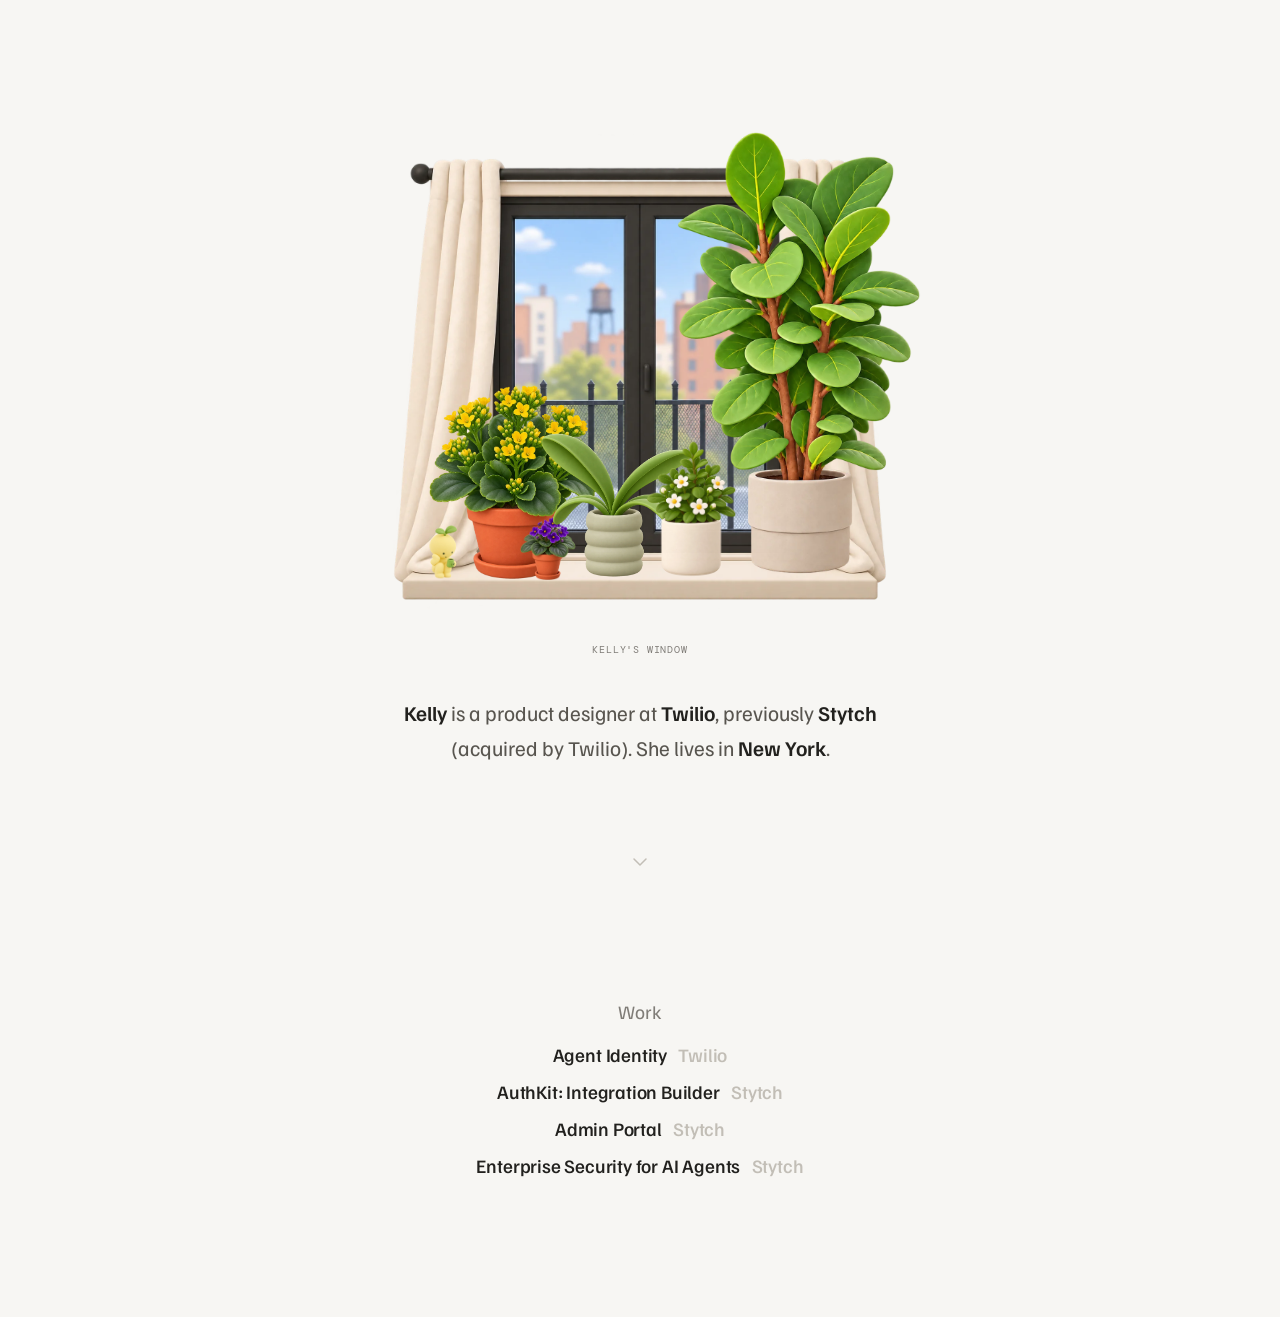
==== index.html @ 2764d215 "Add click-a-plant gallery carousel Clicking any plant on the windowsill now opens a full-screen caro" ====
<!DOCTYPE html>
<html lang="en">
<head>
<meta charset="UTF-8">
<meta name="viewport" content="width=device-width, initial-scale=1.0">
<title>Kelly Lim — Product Designer</title>
<link rel="icon" href="data:image/svg+xml,<svg xmlns='http://www.w3.org/2000/svg' viewBox='0 0 100 100'><text y='.9em' font-size='90'>%F0%9F%AA%B4</text></svg>">
<meta name="description" content="Kelly Lim is a product designer at Twilio, previously Stytch (acquired by Twilio), focused on identity, trust, and consent design.">
<link rel="preconnect" href="https://fonts.googleapis.com">
<link rel="preconnect" href="https://fonts.gstatic.com" crossorigin>
<link href="https://fonts.googleapis.com/css2?family=Familjen+Grotesk:ital,wght@0,400;0,500;0,600;0,700;1,400&family=DM+Mono:wght@400;500&display=swap" rel="stylesheet">
<link rel="stylesheet" href="assets/css/site.css">
<script src="assets/js/daynight.js" defer></script>
<script src="assets/js/weather.js" defer></script>
<script src="assets/js/plants.js" defer></script>
</head>
<body>

  <section class="hero hero-full">
    <div class="hero-figure">
      <div class="hero-image-wrap">
        <img
          id="heroIllustration"
          class="hero-illustration"
          src="assets/illustration/windowsill-clear.webp?v=4"
          alt="Kelly's windowsill, empty of plants — they're layered on separately"
        >
        <img class="plant-lift-layer plant-decor" id="plantLiftSmiski" src="assets/illustration/smiski.webp" alt="" aria-hidden="true">
        <img class="plant-lift-layer" id="plantLiftYellowKalanchoe" src="assets/illustration/plant-yellow-kalanchoe-clear.webp?v=3" alt="" aria-hidden="true">
        <img class="plant-lift-layer" id="plantLiftViolet" src="assets/illustration/plant-violet-clear.webp?v=3" alt="" aria-hidden="true">
        <img class="plant-lift-layer" id="plantLiftOrchid" src="assets/illustration/plant-orchid-clear.webp?v=3" alt="" aria-hidden="true">
        <img class="plant-lift-layer" id="plantLiftKalanchoe" src="assets/illustration/plant-kalanchoe-clear.webp?v=3" alt="" aria-hidden="true">
        <img
          class="plant-lift-layer"
          id="plantLiftFiddleFig"
          src="assets/illustration/plant-fiddle-fig-clear.webp?v=3"
          alt=""
          aria-hidden="true"
        >
        <button class="plant-hotspot" id="plantHotspotYellowKalanchoe" type="button" aria-label="See the yellow kalanchoe"></button>
        <button class="plant-hotspot" id="plantHotspotViolet" type="button" aria-label="See the African violet"></button>
        <button class="plant-hotspot" id="plantHotspotOrchid" type="button" aria-label="See the orchid"></button>
        <button class="plant-hotspot" id="plantHotspotKalanchoe" type="button" aria-label="See the kalanchoe"></button>
        <button
          class="plant-hotspot"
          id="plantHotspotFiddleFig"
          type="button"
          aria-label="See the fiddle-leaf fig"
        ></button>
        <div class="plant-info" id="plantInfo" hidden>
          <div class="plant-info-header">
            <p class="plant-info-name" id="plantInfoName">Fiddle-leaf fig</p>
            <p class="plant-info-detail">Last watered: <span id="plantInfoWatered">3 days ago</span></p>
          </div>
          <p class="plant-info-detail">Needs: <span id="plantInfoNeeds">bright, indirect light; water when the top inch of soil is dry</span></p>
          <button class="plant-info-back" id="plantInfoBack" type="button">← Back to Kelly's window</button>
        </div>
        <button class="gallery-back" id="galleryBack" type="button" hidden>Back</button>
      </div>
      <p class="hero-caption" id="heroCaption">Kelly's window</p>
    </div>
    <div class="hero-copy" id="heroCopy">
      <p class="hero-blurb">
        <strong>Kelly</strong> is a product designer at <a href="https://twilio.com" target="_blank" rel="noopener noreferrer"><strong>Twilio</strong></a>,
        previously <a href="https://stytch.com" target="_blank" rel="noopener noreferrer"><strong>Stytch</strong></a> (acquired by Twilio).
        She lives in <strong>New York</strong><span id="weatherClause">.</span>
      </p>
    </div>
    <a class="scroll-indicator" href="#work" aria-label="Scroll to work">
      <svg width="20" height="20" viewBox="0 0 20 20" fill="none" aria-hidden="true">
        <path d="M4 7L10 13L16 7" stroke="currentColor" stroke-width="1.5" stroke-linecap="round" stroke-linejoin="round"/>
      </svg>
    </a>
  </section>

  <section class="home-work" id="work">
    <h2 class="home-work-heading">Work</h2>
    <div class="home-work-list">
      <a class="home-work-link" href="agent-identity/case-study/">Agent Identity <span class="home-work-company">Twilio</span></a>
      <a class="home-work-link" href="stytch-sdk-integration-builder/case-study/">AuthKit: Integration Builder <span class="home-work-company">Stytch</span></a>
      <a class="home-work-link" href="https://stytch.com/admin-portal" target="_blank" rel="noopener noreferrer">Admin Portal <span class="home-work-company">Stytch</span></a>
      <a class="home-work-link" href="https://stytch.com/ai-agent-ready" target="_blank" rel="noopener noreferrer">Enterprise Security for AI Agents <span class="home-work-company">Stytch</span></a>
    </div>
  </section>

  <!-- temporary — testing aids, remove once signed off. Hidden from
       regular viewers; add ?debug=1 to the URL to reveal them. Each
       cycles through its options on click. See daynight.js / weather.js. -->
  <button id="dayNightToggle" class="debug-toggle daynight-toggle" type="button" hidden>Time: Day (click to cycle)</button>
  <button id="weatherToggle" class="debug-toggle weather-toggle" type="button" hidden>Weather: Clear (click to cycle)</button>

</body>
</html>
---- assets/css/site.css ----
/* Kelly Lim — Portfolio (2026 structure)
   Shared styles for the landing page and Work index.
   Palette, type, and spacing per design handoff (design_handoff_landing_page). */

:root {
  --bg: #F7F6F3;
  --surface: #EEEDE9;
  --surface-stripe: #E5E3DE;
  --hairline: #E0DEDA;
  --muted: #807D78;
  --faint: #C2BEB6;
  --secondary: #58554F;
  --body-dark: #37352F;
  --ink: #22211E;
  --ink-accent: #DA5433;
  --brand: #B93521;
  --cream: #F4F3EF;
  --muted-on-ink: #97948E;

  --font-display: 'Familjen Grotesk', Helvetica, Arial, sans-serif;
  --font-mono: 'DM Mono', ui-monospace, SFMono-Regular, monospace;

  --page-padding: 56px;
}

@media (max-width: 640px) {
  :root { --page-padding: 24px; }
}

* { box-sizing: border-box; }

html { background: var(--bg); scroll-behavior: smooth; }

body {
  margin: 0;
  background: var(--bg);
  color: var(--ink);
  font-family: var(--font-display);
  -webkit-font-smoothing: antialiased;
}

a { color: inherit; text-decoration: none; }

.mono {
  font-family: var(--font-mono);
  text-transform: uppercase;
  letter-spacing: 0.1em;
}

/* ---- Nav ---- */

.nav {
  display: flex;
  justify-content: space-between;
  align-items: center;
  padding: 24px var(--page-padding);
  border-bottom: 1px solid var(--hairline);
}

.nav-wordmark {
  font-weight: 600;
  font-size: 16px;
  letter-spacing: -0.025em;
  color: var(--ink);
}

.nav-links {
  display: flex;
  align-items: center;
  gap: 24px;
}

.nav-link {
  font-family: var(--font-mono);
  font-size: 11px;
  letter-spacing: 0.1em;
  text-transform: uppercase;
  color: var(--muted);
  border-bottom: 1px solid transparent;
  padding-bottom: 2px;
}

.nav-link:hover { color: var(--ink); }
.nav-link.active { color: var(--brand); }

.btn-pill {
  font-family: var(--font-mono);
  font-size: 11px;
  letter-spacing: 0.1em;
  text-transform: uppercase;
  color: var(--ink);
  border: 1px solid var(--ink);
  border-radius: 2px;
  padding: 11px 22px;
  transition: background-color 0.15s ease, color 0.15s ease;
}

.btn-pill:hover {
  background: var(--ink);
  color: var(--bg);
}

/* ---- Landing hero ---- */

.hero {
  display: flex;
  flex-direction: column;
  align-items: center;
  text-align: center;
  padding: 96px var(--page-padding) 120px;
  gap: 40px;
}

.hero-full {
  position: relative;
  min-height: 100vh;
  min-height: 100svh;
  justify-content: center;
  padding-top: var(--page-padding);
  padding-bottom: var(--page-padding);
  box-sizing: border-box;
}

/* points at #work — anchored to .hero-full itself (not the flex flow),
   so it always sits at the section's own bottom edge regardless of how
   tall the hero content above it is */
.scroll-indicator {
  position: absolute;
  left: 50%;
  bottom: 28px;
  transform: translateX(-50%);
  display: flex;
  color: var(--faint);
  animation: scroll-indicator-bounce 2.2s ease-in-out infinite;
}

.scroll-indicator:hover {
  color: var(--muted);
}

@keyframes scroll-indicator-bounce {
  0%, 100% { transform: translateX(-50%) translateY(0); }
  50% { transform: translateX(-50%) translateY(5px); }
}

@media (prefers-reduced-motion: reduce) {
  .scroll-indicator { animation: none; }
}

/* groups the illustration + its caption at their own tight 10px gap,
   independent of .hero's own 40px gap (which now applies between this
   whole group and .hero-copy below it, not between the image and its
   caption specifically) */
.hero-figure {
  display: flex;
  flex-direction: column;
  align-items: center;
  gap: 5px;
}

/* wraps just the <img> (not the caption/plant-info below it) so a
   hotspot's percentage position lines up with the image itself, not the
   whole .hero-figure stack */
.hero-image-wrap {
  position: relative;
}

.hero-illustration {
  max-width: 560px;
  max-height: 56vh;
  width: 100%;
  /* fixed aspect ratio (~average of the 6 weather backgrounds, which
     aren't all cropped to exactly the same proportions) instead of
     height:auto — height:auto would size this box to whatever image is
     currently loaded, so swapping to a plant portrait (a very different,
     taller aspect ratio) shifted everything below it on the page. With a
     fixed ratio + object-fit:contain, both the background and any plant
     portrait fit inside the same unchanging box instead. */
  aspect-ratio: 1.02 / 1;
  height: auto;
  object-fit: contain;
  display: block;
}

.hero-caption {
  margin: 0;
  font-family: var(--font-mono);
  font-size: 10px;
  letter-spacing: 0.08em;
  text-transform: uppercase;
  color: var(--muted);
  transition: opacity 0.35s ease;
}

/* redundant with .plant-info-back once a plant's card is open — fades
   out along with the background (adjacent-sibling: this element always
   immediately follows .hero-image-wrap in the markup) */
.hero-image-wrap.detail-open + .hero-caption {
  opacity: 0;
}

/* invisible click target over a plant in the illustration — per-plant
   position/size set inline (style="left/top/width/height") since it
   varies plant to plant. No visible hover state of its own — the
   lift-layer's float (below) is the only feedback for a mouse, matching
   "click a leaf, it grows a little" from the original brief: discoverable,
   not a loud call-to-action. Keyboard focus still gets a plain outline
   (not a color fill) so it stays accessible without reintroducing a tint. */
.plant-hotspot {
  position: absolute;
  border: none;
  border-radius: 8px;
  background: transparent;
  cursor: pointer;
  padding: 0;
}

.plant-hotspot:focus-visible {
  outline: 2px solid var(--faint);
  outline-offset: 2px;
}

/* the isolated plant cutout, layered directly over its baked-in position
   in the background scene (positioned/sized in JS — see plants.js) so it
   can "lift" independently on hover; nothing here happens on its own,
   .plant-hotspot's :hover/:focus-visible toggles the .lifted class via JS
   since these two elements aren't siblings in an order CSS could target
   with a combinator */
.plant-lift-layer {
  position: absolute;
  pointer-events: none;
  transform-origin: 50% 100%;
  /* no visible effect on the sill/detail view — width/height there are
     always computed to already match the cutout's own aspect ratio (see
     positionEntry() in plants.js), so there's never anything to letterbox.
     Only matters in the gallery carousel, where every plant shares one
     fixed square frame regardless of its own proportions. */
  object-fit: contain;
  /* filter is composed from two independently-toggled pieces — the hover
     lift's drop-shadow and the day/night dimming — so setting one doesn't
     clobber the other regardless of which combination is active */
  --lift-filter: drop-shadow(0 0 0 rgba(23, 22, 27, 0));
  --daynight-filter: none;
  /* left/top/width/height animate the "push to the detail position" move
     (JS just updates these inline styles — see plants.js showPlant());
     transform/filter still handle the separate hover lift + day/night dim */
  transition: left 0.5s cubic-bezier(.4,0,.2,1), top 0.5s cubic-bezier(.4,0,.2,1),
    width 0.5s cubic-bezier(.4,0,.2,1), height 0.5s cubic-bezier(.4,0,.2,1),
    transform 0.25s ease, filter 0.25s ease, opacity 0.4s ease;
  filter: var(--daynight-filter) var(--lift-filter);
}

.plant-lift-layer.lifted {
  transform: translateY(-6px) scale(1.02);
  --lift-filter: drop-shadow(0 12px 16px rgba(23, 22, 27, 0.16));
}

/* the background fades out (not swapped/hidden outright) while a plant's
   detail view is open, entirely within .hero-image-wrap's own fixed-size
   box — nothing outside this box changes size or position, so the
   caption/care-card/bio-blurb below never shift */
.hero-illustration {
  --daynight-filter: none;
  filter: var(--daynight-filter);
  transition: opacity 0.4s ease, filter 0.6s ease;
}

.hero-image-wrap.detail-open .hero-illustration {
  opacity: 0;
}

/* five time-of-day looks, each just a flat filter applied to background
   + plants alike, composed through --daynight-filter (see
   .plant-lift-layer above) rather than a flat filter override, so none
   of them fight the hover-lift's own drop-shadow. No new time-of-day art;
   same illustrations, just lit differently. body[data-daypart] is set
   once on load in daynight.js, based on the current hour in New York
   specifically (this is Kelly's NYC window), not the visitor's own time
   zone. "day" is the true baseline/default look, so it needs no rule
   here at all.
   (Tried a directional "lamp in the corner" treatment for night — a warm
   offset drop-shadow on the plants, and before that a full-box gradient
   overlay — neither read well, so night is back to one plain blanket
   dim, and the other four phases follow the same flat-filter approach.) */
body[data-daypart="night"] .hero-illustration,
body[data-daypart="night"] .plant-lift-layer {
  --daynight-filter: brightness(0.55) saturate(0.85) hue-rotate(-6deg);
}

/* pre-dawn — still dim, but not as dark as full night, with a cool
   blue-gray cast rather than night's cast */
body[data-daypart="earlyMorning"] .hero-illustration,
body[data-daypart="earlyMorning"] .plant-lift-layer {
  --daynight-filter: brightness(0.72) saturate(0.78) hue-rotate(-10deg);
}

/* warm, soft, brightening light — close to full brightness but with a
   gentle pink/orange cast rather than the neutral daytime look */
body[data-daypart="sunrise"] .hero-illustration,
body[data-daypart="sunrise"] .plant-lift-layer {
  --daynight-filter: brightness(0.94) saturate(1.05) hue-rotate(6deg) sepia(0.08);
}

/* golden hour — warmer and slightly dimmer than daytime, more saturated
   toward orange as the light lowers */
body[data-daypart="sunset"] .hero-illustration,
body[data-daypart="sunset"] .plant-lift-layer {
  --daynight-filter: brightness(0.85) saturate(1.12) hue-rotate(12deg) sepia(0.12);
}

/* every other plant fades out along with the background while one is open
   in detail view — the active one is marked with .active-detail (see
   plants.js showPlant()) so this rule can target everyone *except* it */
.hero-image-wrap.detail-open .plant-lift-layer:not(.active-detail) {
  opacity: 0;
}

/* :not([hidden]), not a plain .plant-info{display:flex} rule — [hidden]
   and a class selector are equal specificity, and this stylesheet loads
   after the UA one, so a plain display:flex here would silently beat
   [hidden]{display:none} and the card would show regardless of the
   attribute (same gotcha the agent-identity deck's own CSS has a comment
   about, on .guided-body's :not([hidden]) rule).
   Positioned in the right portion of .hero-image-wrap's fixed-size stage
   (not normal document flow) so it appears beside the now-left-shifted
   plant without affecting anything below the image — fades in via .show
   after a delay (see plants.js) so it lands once the plant's slide has
   actually arrived, not simultaneously with it.
   Anchored top AND bottom (not just top, not vertically centered) so the
   whole block occupies a fixed-size box regardless of which plant is
   open, independent of anything plant-specific (no JS/CSS value here is
   derived from a plant's size) — top keeps the name in a fixed spot
   despite the "needs" line wrapping to a different number of lines per
   plant, and bottom gives .plant-info-back somewhere fixed to land via
   margin-top: auto below, instead of just trailing right after whatever
   "needs" happens to end, which read as floating/disconnected from
   everything else in the frame. bottom: 4% (not 10%) to match
   plants.js's DETAIL_BOTTOM (0.96) — the plant and this card share the
   same bottom line. */
.plant-info:not([hidden]) {
  position: absolute;
  top: 32%;
  bottom: 4%;
  right: 4%;
  width: 42%;
  display: flex;
  flex-direction: column;
  align-items: flex-start;
  gap: 20px;
  text-align: left;
  opacity: 0;
  transition: opacity 0.35s ease;
}

.plant-info.show {
  opacity: 1;
}

/* name + last-watered read as one unit (tight gap), distinct from the
   larger 20px gap .plant-info's own gap gives everything else — see the
   grouping note above */
.plant-info-header {
  display: flex;
  flex-direction: column;
  gap: 4px;
}

.plant-info-name {
  margin: 0;
  font-weight: 600;
  font-size: 15px;
  letter-spacing: -0.01em;
  color: var(--ink);
}

.plant-info-detail {
  margin: 0;
  font-family: var(--font-mono);
  font-size: 10px;
  letter-spacing: 0.04em;
  color: var(--muted);
  line-height: 1.5;
}

/* pushed to the bottom of .plant-info's fixed top/bottom box via the auto
   margin absorbing whatever space "needs" doesn't use, rather than
   sitting a fixed distance below it — keeps it anchored to the frame
   itself instead of trailing the text */
/* same treatment as .hero-blurb a / .home-work-link — no underline, just
   a shift to the brand accent color on hover */
.plant-info-back {
  margin-top: auto;
  font-family: var(--font-mono);
  font-size: 10px;
  letter-spacing: 0.08em;
  text-transform: uppercase;
  color: var(--muted);
  background: none;
  border: none;
  padding: 0;
  cursor: pointer;
}

.plant-info-back:hover {
  color: var(--brand);
}

/* ---- Gallery: click-a-plant reveals all 5 in an evenly-spaced row
   instead of just that one's own card (see plants.js
   showGallery()/hideGallery()). .plant-info's single-card system above
   stays in place, unused while this is wired to the hotspots instead. ---- */

/* full-screen takeover — position: fixed lifts it out of the page's
   normal flow entirely (independent of scroll position). 100dvh (falls
   back to 100vh) for the same reason .hero-full uses svh/dvh — avoids
   the mobile browser UI-chrome resize jump. */
.hero-image-wrap.gallery-mode {
  position: fixed;
  inset: 0;
  z-index: 1000;
  width: 100vw;
  height: 100vh;
  height: 100dvh;
  background: var(--bg);
  overflow: hidden;
}

body.gallery-open { overflow: hidden; }

body.gallery-open .home-work,
body.gallery-open .scroll-indicator {
  display: none;
}

/* the smiski figurine is décor, not a plant — no slot in the gallery,
   so it shouldn't be left sitting at its old sill-relative
   position/size once the wrap becomes a full-screen box */
.hero-image-wrap.gallery-mode .plant-decor {
  display: none;
}

.gallery-label-name,
.gallery-label-watered {
  position: absolute;
  text-align: center;
  opacity: 0;
  pointer-events: none;
  transition: opacity 0.4s ease;
}

.gallery-label-name.show,
.gallery-label-watered.show {
  opacity: 1;
}

.gallery-label-name {
  margin: 0;
  font-weight: 600;
  font-size: 15px;
  letter-spacing: -0.005em;
  color: var(--ink);
}

.gallery-label-watered {
  margin: 0;
  font-family: var(--font-display);
  font-size: 13px;
  color: var(--muted);
}

/* pill button, positioned near the bottom of the full-screen overlay —
   a bigger, more deliberate target than .plant-info-back's plain text
   link, matching the approved layout preview */
.gallery-back {
  position: absolute;
  z-index: 1;
  left: 50%;
  bottom: 32px;
  transform: translateX(-50%);
  padding: 9px 24px;
  border-radius: 999px;
  border: 1px solid var(--hairline);
  background: var(--surface);
  font-family: var(--font-mono);
  font-size: 11px;
  letter-spacing: 0.06em;
  text-transform: uppercase;
  color: var(--secondary);
  cursor: pointer;
}

.gallery-back:not([hidden]) { display: block; }

.gallery-back:hover {
  color: var(--ink);
  border-color: var(--ink);
}

.hero-copy {
  display: flex;
  flex-direction: column;
  gap: 12px;
  max-width: 560px;
}

.hero-blurb {
  margin: 0;
  font-size: 21px;
  line-height: 1.65;
  color: var(--secondary);
}

.hero-blurb strong {
  color: var(--ink);
  font-weight: 600;
}

.hero-blurb .accent {
  color: var(--brand);
}

/* Twilio/Stytch links — same treatment as .home-work-link below: no
   underline, just a shift to the brand accent color on hover. Also
   targets the nested <strong> explicitly — "Twilio"/"Stytch" are
   <strong> inside the <a> (bold like the rest of the intro sentence),
   and .hero-blurb strong's own color rule sets color directly on that
   element, which wins over whatever the parent <a> inherits down to it
   regardless of the anchor's specificity. */
.hero-blurb a:hover,
.hero-blurb a:hover strong {
  color: var(--brand);
}

/* ---- Home: inline Work section (below the fold on landing) ---- */

.home-work {
  padding: 100px var(--page-padding) 140px;
  text-align: center;
}

.home-work-heading {
  font-family: var(--font-display);
  font-weight: 400;
  font-size: 19px;
  letter-spacing: -0.01em;
  color: var(--muted);
  margin: 0 0 20px;
}

.home-work-list {
  display: flex;
  flex-direction: column;
  align-items: center;
  gap: 14px;
}

.home-work-link {
  font-weight: 500;
  font-size: 19px;
  letter-spacing: -0.01em;
  color: var(--ink);
}

.home-work-company {
  color: var(--faint);
  margin-left: 0.4em;
}

.home-work-link:hover { color: var(--brand); }
.home-work-link:hover .home-work-company { color: var(--brand); opacity: 0.6; }


/* ---- Work index ---- */

.work-section {
  padding: 88px var(--page-padding) 100px;
}

.work-content {
  max-width: 1040px;
  margin: 0 auto;
}

.work-header {
  display: flex;
  flex-direction: column;
  gap: 18px;
  margin-bottom: 56px;
}

.work-eyebrow {
  font-family: var(--font-mono);
  font-size: 11px;
  letter-spacing: 0.14em;
  text-transform: uppercase;
  color: var(--muted);
}

.work-heading {
  font-weight: 600;
  font-size: 44px;
  line-height: 1.05;
  margin: 0;
  letter-spacing: -0.035em;
}

.work-row {
  display: flex;
  align-items: center;
  gap: 40px;
  padding: 36px 0;
  border-bottom: 1px solid var(--hairline);
  color: var(--ink);
}

.work-row:first-child { border-top: 1px solid var(--hairline); }

.work-row:hover { background: var(--surface); }

.work-index {
  font-family: var(--font-mono);
  font-size: 13px;
  color: var(--brand);
  width: 32px;
  flex-shrink: 0;
}

.work-thumb {
  width: 160px;
  height: 96px;
  flex-shrink: 0;
  border: 1px solid var(--hairline);
  object-fit: cover;
  background-color: var(--surface);
}

.work-thumb-placeholder {
  width: 160px;
  height: 96px;
  flex-shrink: 0;
  background-color: var(--surface);
  background-image: repeating-linear-gradient(135deg, var(--surface-stripe) 0 10px, transparent 10px 22px);
  border: 1px solid var(--hairline);
  display: flex;
  align-items: center;
  justify-content: center;
  font-family: var(--font-mono);
  font-size: 9px;
  letter-spacing: 0.08em;
  text-transform: uppercase;
  color: #6B6862;
}

.work-body { flex: 1; min-width: 0; }

.work-title {
  font-weight: 600;
  font-size: 28px;
  letter-spacing: -0.025em;
}

.work-desc {
  font-size: 15px;
  line-height: 1.5;
  color: var(--secondary);
  margin-top: 6px;
  max-width: 52ch;
}

.work-company {
  font-family: var(--font-mono);
  font-size: 11px;
  letter-spacing: 0.04em;
  color: var(--muted);
  width: 64px;
  text-align: right;
  flex-shrink: 0;
}

@media (max-width: 640px) {
  .work-row { flex-wrap: wrap; gap: 16px 24px; padding: 24px 0; }
  .work-thumb, .work-thumb-placeholder { width: 120px; height: 72px; }
  .work-body { order: 1; flex-basis: 100%; }
  .work-company { order: 2; text-align: left; }
  .work-heading { font-size: 34px; }
}

/* ---- Contact footer (shared) ---- */

.contact {
  padding: 120px var(--page-padding) 48px;
  background: var(--ink);
  color: var(--cream);
}

.contact-inner { max-width: 1040px; margin: 0 auto; }

.contact-eyebrow {
  font-family: var(--font-mono);
  font-size: 11px;
  letter-spacing: 0.14em;
  text-transform: uppercase;
  color: var(--ink-accent);
  margin-bottom: 28px;
}

.contact-headline {
  font-weight: 600;
  font-size: 56px;
  line-height: 1.06;
  letter-spacing: -0.04em;
  max-width: 15ch;
  margin-bottom: 36px;
}

.contact-email {
  font-size: 28px;
  letter-spacing: -0.02em;
  color: var(--cream);
  border-bottom: 1px solid var(--cream);
  padding-bottom: 2px;
}

@media (max-width: 640px) {
  .contact-headline { font-size: 38px; }
  .contact-email { font-size: 22px; }
}

/* ---- Case study ---- */
/* Structure per design_handoff_landing_page/Case Study.html: no top nav,
   just an exit link; every major section is topped with a hairline except
   the exit header, the title block, and the footer. */

.cs-exit {
  padding: 22px var(--page-padding);
}

.cs-exit-link {
  font-family: var(--font-mono);
  font-size: 11px;
  letter-spacing: 0.1em;
  text-transform: uppercase;
  color: var(--muted);
  border-bottom: 1px solid var(--muted);
  padding-bottom: 2px;
}

.cs-exit-link:hover { color: var(--ink); border-bottom-color: var(--ink); }

.cs-title {
  padding: 64px var(--page-padding) 56px;
}

.cs-title-eyebrow {
  display: flex;
  justify-content: space-between;
  font-family: var(--font-mono);
  font-size: 11px;
  letter-spacing: 0.14em;
  text-transform: uppercase;
  margin-bottom: 32px;
}

.cs-title-eyebrow .company { color: var(--brand); }
.cs-title-eyebrow .index { color: var(--muted); }

.cs-title-heading {
  font-weight: 600;
  font-size: 60px;
  line-height: 1.0;
  letter-spacing: -0.045em;
  max-width: 20ch;
  margin: 0;
}

.cs-title-subhead {
  font-size: 20px;
  line-height: 1.5;
  color: var(--secondary);
  max-width: 46ch;
  margin: 24px 0 0;
}

@media (max-width: 640px) {
  .cs-title-heading { font-size: 38px; letter-spacing: -0.03em; }
  .cs-title-subhead { font-size: 18px; }
}

/* shared section shell — hairline-topped block used by Problem,
   Who This Is For, and Illustrative example + interactive mock */
.cs-section {
  padding: 0 var(--page-padding) 56px;
}

.cs-section-inner {
  padding-top: 28px;
  border-top: 1px solid var(--hairline);
}

.cs-label {
  font-family: var(--font-mono);
  font-size: 11px;
  letter-spacing: 0.14em;
  text-transform: uppercase;
  color: var(--muted);
  margin: 0 0 18px;
}

.cs-subhead {
  font-weight: 600;
  font-size: 32px;
  line-height: 1.15;
  letter-spacing: -0.025em;
  margin: 0 0 18px;
  max-width: 22ch;
}

.cs-body {
  font-size: 17px;
  line-height: 1.7;
  color: var(--body-dark);
  max-width: 62ch;
  margin: 0;
}

.cs-body em { font-style: italic; color: var(--secondary); }

.cs-example {
  margin-top: 28px;
  padding: 20px 24px;
  background: var(--surface);
  border: 1px solid var(--hairline);
  max-width: 62ch;
}

.cs-example-label {
  font-family: var(--font-mono);
  font-size: 10px;
  letter-spacing: 0.1em;
  text-transform: uppercase;
  color: var(--muted);
  margin: 0 0 8px;
}

.cs-example-text {
  font-size: 16px;
  line-height: 1.6;
  color: var(--body-dark);
  margin: 0;
}

@media (max-width: 640px) {
  .cs-subhead { font-size: 26px; }
}

.cs-subhead--narrow { max-width: 16ch; }

/* ---- Who this is for (two audience cards) ---- */

.cs-audience-cols {
  display: flex;
  gap: 56px;
}

.cs-audience-card { flex: 1; min-width: 0; }

.cs-audience-title {
  font-weight: 600;
  font-size: 20px;
  letter-spacing: -0.015em;
  margin: 0 0 10px;
}

.cs-audience-desc {
  font-size: 15px;
  line-height: 1.6;
  color: var(--secondary);
  margin: 0;
  max-width: 38ch;
}

.cs-audience-example {
  margin-top: 16px;
  font-family: var(--font-mono);
  font-size: 11px;
  letter-spacing: 0.08em;
  text-transform: uppercase;
  color: var(--muted);
}

.cs-audience-example .accent { color: var(--brand); }

@media (max-width: 640px) {
  .cs-audience-cols { flex-direction: column; gap: 32px; }
}

/* card-pair variant — two equal-width columns separated by a 2px hairline
   "seam" (background peeking through the gap), each with its own visual
   mock, not just text. Both mocks share one box shape (.cs-audience-mock,
   the browser-chrome's own 736:460 ratio) so the two read as the same
   size — no extra frame/titlebar around either, just the mock itself. */
.cs-audience-pair {
  display: flex;
  gap: 2px;
  background: var(--hairline);
}

.cs-audience-pair-card {
  flex: 1;
  min-width: 0;
  padding: 32px;
  display: flex;
  flex-direction: column;
  gap: 20px;
  background: var(--bg);
}

.cs-audience-pair-card--wide { background: var(--surface); }

.cs-audience-pair-card--center {
  align-items: center;
  text-align: center;
}

.cs-audience-pair-card--center .cs-audience-pair-head {
  align-self: flex-start;
  text-align: left;
}

.cs-audience-pair-head .cs-audience-title { margin-bottom: 6px; }
.cs-audience-pair-head .cs-audience-desc { max-width: 36ch; }

/* the Builder card's description runs longer than the End User card's
   (it names who this is — the admin/customer — not just what happens),
   and the shared 36ch cap was wrapping it to enough extra lines that the
   two cards' mock frames landed at different heights, out of alignment
   with each other. Letting it use the card's full width instead of a
   fixed character count brings the head block back down to roughly the
   same height. */
.cs-audience-pair-card--wide .cs-audience-pair-head .cs-audience-desc {
  max-width: none;
}

/* only the --center card gets text-align:center at the whole-card level
   (see above) — this card stays left-aligned throughout (matches the
   left-aligned description above it), except "For example", which should
   still read centered under the mock to match the other card. */
.cs-audience-pair-card--wide .cs-audience-example {
  text-align: center;
}

/* shared mock box — same aspect ratio as the deck's own .cgpt-window
   (736:460), so an iframed prototype and a real screenshot end up the
   same size regardless of content. overflow:hidden crops whatever doesn't
   fit rather than letterboxing or squashing it. border-radius here (not
   just relying on the embedded window's own rounded corners) guarantees
   a rounded edge on this box regardless of how well the embedded
   content's own zoom/fit happens to land — an inner element overflowing
   its own rounding would otherwise get clipped to a hard flat edge by
   this container instead. */
.cs-audience-mock {
  position: relative;
  width: 100%;
  aspect-ratio: 736 / 460;
  overflow: hidden;
  border-radius: 10px;
  background: var(--bg);
}

.cs-audience-mock-frame {
  display: block;
  width: 100%;
  height: 100%;
  border: none;
  background: var(--bg);
  pointer-events: none;
}

@media (max-width: 640px) {
  .cs-audience-pair { flex-direction: column; }
}

/* ---- Illustrative example + interactive mock ---- */

.cs-narrative {
  font-size: 17px;
  line-height: 1.7;
  color: var(--body-dark);
  max-width: 62ch;
  margin: 0 0 32px;
}

/* two-tier lede/note variant — a bigger statement line plus a smaller
   muted line beneath it, used in place of .cs-narrative where the section
   doesn't have its own .cs-subhead */
.cs-flow-lede {
  font-size: 18px;
  line-height: 1.5;
  color: var(--body-dark);
  max-width: 56ch;
  margin: 0 0 32px;
}

/* static recap of the two interactive journeys embedded below (see
   slideEndUserJourney / slideCustomerJourney in the deck) — same steps,
   just written out so the gist reads without having to click through the
   embed itself. Step numbers set in oversized mono type, deliberately
   lighter than any other text color on the page (#D8D5CF — one step
   lighter than --faint) so they read as a quiet backdrop rather than
   competing with the step title/description for attention. */
.cs-journey-summary {
  display: flex;
  gap: 48px;
  margin: 0 0 32px;
}

.cs-journey-col { flex: 1; min-width: 0; }

.cs-journey-divider {
  width: 1px;
  background: var(--hairline);
}

.cs-journey-col-title {
  font-family: var(--font-mono);
  font-size: 10px;
  letter-spacing: 0.14em;
  text-transform: uppercase;
  color: var(--muted);
  margin: 0 0 20px;
}

.cs-journey-steps {
  list-style: none;
  margin: 0;
  padding: 0;
  display: flex;
  flex-direction: column;
  gap: 22px;
}

.cs-journey-steps li {
  display: flex;
  align-items: baseline;
  gap: 18px;
}

.cs-journey-step-num {
  font-family: var(--font-mono);
  font-size: 22px;
  font-weight: 500;
  color: #D8D5CF;
  width: 30px;
  flex-shrink: 0;
}

.cs-journey-step-title {
  font-weight: 600;
  font-size: 16px;
  letter-spacing: -0.01em;
  color: var(--ink);
}

.cs-journey-step-desc {
  font-size: 14px;
  color: var(--muted);
}

@media (max-width: 640px) {
  .cs-journey-summary { flex-direction: column; gap: 28px; }
  .cs-journey-divider { display: none; }
}

/* wrapper enforces one clean, symmetric rounded-rect clip around the
   embed regardless of how the deck's own internal box (which has its own
   border-radius, and may get width/height-cropped by the iframe edge)
   happens to render inside it — corners stay consistent on all 4 sides
   even if the content behind them doesn't line up exactly. Not full width
   — a smaller, more deliberate size than "fill the page". */
.cs-mock-wrap {
  width: 60%;
  min-width: 320px;
  margin: 0 auto;
  border-radius: 12px;
  overflow: hidden;
}

.cs-mock-frame {
  height: 576px;
  border: none;
  display: block;
  width: 100%;
  background: var(--bg);
}

@media (max-width: 900px) {
  .cs-mock-wrap { width: 100%; }
}

@media (max-width: 640px) {
  .cs-mock-frame { height: 420px; }
}

.cs-next {
  padding: 30px var(--page-padding);
  border-top: 1px solid var(--hairline);
  display: flex;
  justify-content: space-between;
  align-items: center;
  gap: 16px;
}

.cs-next-label {
  font-family: var(--font-mono);
  font-size: 11px;
  letter-spacing: 0.12em;
  text-transform: uppercase;
  color: var(--muted);
}

.cs-next-link {
  display: flex;
  align-items: baseline;
  gap: 16px;
  flex-wrap: wrap;
}

.cs-next-index {
  font-family: var(--font-mono);
  font-size: 11px;
  color: var(--brand);
}

.cs-next-title {
  font-weight: 500;
  font-size: 21px;
  letter-spacing: -0.03em;
  color: var(--ink);
}

.cs-next-readtime {
  font-family: var(--font-mono);
  font-size: 11px;
  letter-spacing: 0.1em;
  text-transform: uppercase;
  color: var(--muted);
}

/* temporary — testing aids for the time-of-day lighting (daynight.js) and
   weather illustration (weather.js), remove both buttons + this whole
   block once those are signed off. Shared look, stacked above each other
   via the bottom offset on each specific class rather than the shared
   one. */
.debug-toggle {
  position: fixed;
  right: 16px;
  z-index: 999;
  font-family: var(--font-mono);
  font-size: 10px;
  letter-spacing: 0.08em;
  text-transform: uppercase;
  color: var(--muted);
  background: var(--bg);
  border: 1px solid var(--hairline);
  border-radius: 999px;
  padding: 8px 14px;
  cursor: pointer;
}

.debug-toggle:hover {
  color: var(--ink);
  border-color: var(--ink);
}

.daynight-toggle {
  bottom: 16px;
}

.weather-toggle {
  bottom: 56px;
}
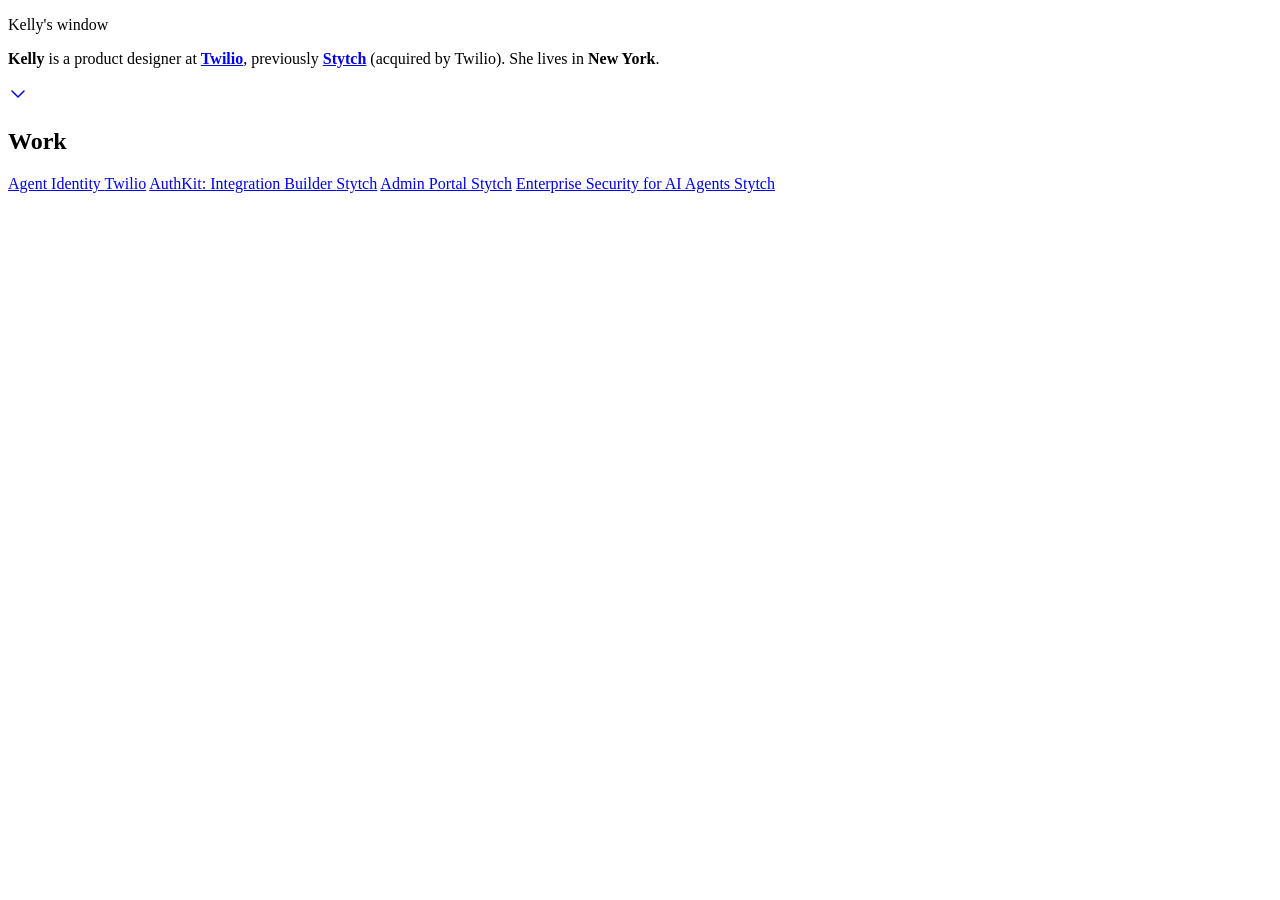
==== commit 33896cb3: "Fix hero flashing past on initial load of a /#work link html{scroll-behavior:smooth} (site.css) gove" ====
--- a/index.html
+++ b/index.html
@@ -3,7 +3,28 @@
 <head>
 <meta charset="UTF-8">
 <meta name="viewport" content="width=device-width, initial-scale=1.0">
-<title>Kelly Lim — Product Designer</title>
+<!-- html{scroll-behavior:smooth} (site.css) also governs the browser's
+     own native scroll-to-#hash on initial page load, not just in-page
+     anchor clicks — landing directly on a URL like /#work animates the
+     scroll from the very top of the page, so visitors see the hero
+     section flash past mid-transit before it settles on #work. Forcing
+     scroll-behavior:auto (instant) here, synchronously, before that
+     native scroll fires, then handing back to the CSS smooth behavior
+     once the page has finished loading, keeps the instant jump for
+     landing on a link and the smooth animation for anyone actually
+     clicking a same-page anchor afterward. Must run before </head> (and
+     un-deferred) — the native hash-scroll can happen as soon as the
+     target element exists and is laid out, well before any deferred
+     script or the load event. */
+<script>
+  if (location.hash) {
+    document.documentElement.style.scrollBehavior = 'auto';
+    window.addEventListener('load', function () {
+      document.documentElement.style.scrollBehavior = '';
+    });
+  }
+</script>
+<title>Kelly Lim</title>
 <link rel="icon" href="data:image/svg+xml,<svg xmlns='http://www.w3.org/2000/svg' viewBox='0 0 100 100'><text y='.9em' font-size='90'>%F0%9F%AA%B4</text></svg>">
 <meta name="description" content="Kelly Lim is a product designer at Twilio, previously Stytch (acquired by Twilio), focused on identity, trust, and consent design.">
 <link rel="preconnect" href="https://fonts.googleapis.com">
@@ -56,6 +77,11 @@
           <button class="plant-info-back" id="plantInfoBack" type="button">← Back to Kelly's window</button>
         </div>
         <button class="gallery-back" id="galleryBack" type="button" hidden>Back</button>
+        <!-- inert — sized in JS (plants.js) to the gallery row's full
+             width whenever the gallery's open, purely so this wrap has
+             something reliably establishing its horizontal scroll range;
+             see setGalleryScrollBounds() in plants.js for why -->
+        <div class="gallery-scroll-spacer" id="galleryScrollSpacer" aria-hidden="true"></div>
       </div>
       <p class="hero-caption" id="heroCaption">Kelly's window</p>
     </div>
--- a/assets/css/site.css
+++ b/assets/css/site.css
@@ -422,7 +422,35 @@
   height: 100vh;
   height: 100dvh;
   background: var(--bg);
-  overflow: hidden;
+  /* the row of 5 (see plants.js's SLOT_WIDTH/SLOT_GAP) is a fixed pixel
+     width that only fits centered above a certain viewport width. Below
+     that, plants.js's galleryRowMetrics() stops centering the row and
+     left-aligns it instead, growing past the right edge — overflow-x:
+     auto (rather than the old overflow: hidden) is what makes that
+     overflow reachable, scrolled by touch swipe/trackpad natively, or by
+     the wheel listener plants.js adds for a plain mouse. overflow-y stays
+     hidden — the row never grows taller than this box, so there's
+     nothing to scroll vertically, and hiding it avoids an unwanted
+     scrollbar/bounce on a touch device's vertical fling. */
+  overflow-x: auto;
+  overflow-y: hidden;
+  -webkit-overflow-scrolling: touch;
+  touch-action: pan-x;
+  scrollbar-width: thin;
+  scrollbar-color: var(--faint) transparent;
+}
+
+.hero-image-wrap.gallery-mode::-webkit-scrollbar {
+  height: 6px;
+}
+
+.hero-image-wrap.gallery-mode::-webkit-scrollbar-track {
+  background: transparent;
+}
+
+.hero-image-wrap.gallery-mode::-webkit-scrollbar-thumb {
+  background: var(--faint);
+  border-radius: 999px;
 }
 
 body.gallery-open { overflow: hidden; }
@@ -470,9 +498,18 @@
 
 /* pill button, positioned near the bottom of the full-screen overlay —
    a bigger, more deliberate target than .plant-info-back's plain text
-   link, matching the approved layout preview */
+   link, matching the approved layout preview.
+   position: fixed, not absolute — .hero-image-wrap.gallery-mode (its
+   containing block either way) is itself position: fixed with inset: 0,
+   so both describe the same box while the row above is centered and the
+   row fits the screen. Now that gallery-mode can scroll horizontally
+   (overflow-x: auto, above), absolute would mean "50% across wrap's
+   scrollable *content*", scrolling the button off-screen along with the
+   plants the moment the row is panned — fixed anchors it to the actual
+   viewport instead, unaffected by that inner scroll, which is what
+   "always reachable" here actually requires. */
 .gallery-back {
-  position: absolute;
+  position: fixed;
   z-index: 1;
   left: 50%;
   bottom: 32px;
@@ -494,6 +531,19 @@
 .gallery-back:hover {
   color: var(--ink);
   border-color: var(--ink);
+}
+
+/* see the comment on this element in index.html + setGalleryScrollBounds()
+   in plants.js — 1px tall (not 0) since some browsers exclude a
+   zero-height/zero-width box from scrollable overflow entirely,
+   defeating the point of it */
+.gallery-scroll-spacer {
+  position: absolute;
+  top: 0;
+  left: 0;
+  width: 0;
+  height: 1px;
+  pointer-events: none;
 }
 
 .hero-copy {
@@ -731,6 +781,25 @@
    just an exit link; every major section is topped with a hairline except
    the exit header, the title block, and the footer. */
 
+/* caps + centers every top-level block at the same width (matches
+   .contact-inner's 1040px elsewhere on the site) — without this, each
+   block was full viewport width with only var(--page-padding) as a
+   gutter, so on anything wider than a laptop the hairline dividers ran
+   edge-to-edge while the actual text stayed pinned to the left edge,
+   miles from where the rule (and the page) ended. Centering (not just
+   capping and leaving it flush left) keeps the margin symmetric instead
+   of dumping all the extra width on the right side alone. box-sizing:
+   border-box (set globally above) means each block's own
+   var(--page-padding) stays as inner gutter, not added on top of this. */
+.cs-exit,
+.cs-title,
+.cs-section,
+.cs-next {
+  max-width: 1040px;
+  margin-left: auto;
+  margin-right: auto;
+}
+
 .cs-exit {
   padding: 22px var(--page-padding);
 }
@@ -741,11 +810,34 @@
   letter-spacing: 0.1em;
   text-transform: uppercase;
   color: var(--muted);
-  border-bottom: 1px solid var(--muted);
-  padding-bottom: 2px;
-}
-
-.cs-exit-link:hover { color: var(--ink); border-bottom-color: var(--ink); }
+  transition: color .2s ease;
+}
+
+.cs-exit-link:hover { color: var(--brand); }
+
+/* footer variant — same pill-button treatment as .gallery-back (the
+   plant carousel's full-screen "Back" button): a bigger, more
+   deliberate target for the footer's own exit point, rather than
+   reusing the header's plain-text link verbatim. Only the visual
+   properties carry over (padding/radius/border/background/type) —
+   .gallery-back's position:fixed/left/bottom/transform are specific to
+   anchoring it over that full-screen overlay and don't apply to a link
+   sitting in the normal footer flow here. Hover pulls to the accent red
+   like every other exit link on these pages, rather than .gallery-back's
+   own ink hover — kept consistent with .cs-exit-link's hover above,
+   since these are otherwise the same link. */
+.cs-exit-link--pill {
+  padding: 9px 24px;
+  border-radius: 999px;
+  border: 1px solid var(--hairline);
+  background: var(--surface);
+  color: var(--secondary);
+}
+
+.cs-exit-link--pill:hover {
+  color: var(--brand);
+  border-color: var(--brand);
+}
 
 .cs-title {
   padding: 64px var(--page-padding) 56px;
@@ -766,24 +858,26 @@
 
 .cs-title-heading {
   font-weight: 600;
-  font-size: 60px;
-  line-height: 1.0;
-  letter-spacing: -0.045em;
-  max-width: 20ch;
+  font-size: 44px;
+  line-height: 1.08;
+  letter-spacing: -0.035em;
+  max-width: 24ch;
   margin: 0;
 }
 
+.cs-title-heading .accent { color: var(--brand); }
+
 .cs-title-subhead {
-  font-size: 20px;
+  font-size: 17px;
   line-height: 1.5;
   color: var(--secondary);
   max-width: 46ch;
-  margin: 24px 0 0;
+  margin: 18px 0 0;
 }
 
 @media (max-width: 640px) {
-  .cs-title-heading { font-size: 38px; letter-spacing: -0.03em; }
-  .cs-title-subhead { font-size: 18px; }
+  .cs-title-heading { font-size: 32px; letter-spacing: -0.025em; }
+  .cs-title-subhead { font-size: 16px; }
 }
 
 /* shared section shell — hairline-topped block used by Problem,
@@ -808,10 +902,10 @@
 
 .cs-subhead {
   font-weight: 600;
-  font-size: 32px;
-  line-height: 1.15;
-  letter-spacing: -0.025em;
-  margin: 0 0 18px;
+  font-size: 25px;
+  line-height: 1.25;
+  letter-spacing: -0.02em;
+  margin: 0 0 16px;
   max-width: 22ch;
 }
 
@@ -849,11 +943,15 @@
   margin: 0;
 }
 
-@media (max-width: 640px) {
-  .cs-subhead { font-size: 26px; }
-}
 
 .cs-subhead--narrow { max-width: 16ch; }
+
+/* wider cap than the default 22ch — lets a longer heading (e.g. "Try It
+   Yourself — Before Writing Any Code") settle onto one line at typical
+   desktop container widths instead of always wrapping to two; still
+   wraps naturally once the viewport gets narrow enough that even this
+   cap exceeds the available inline width. */
+.cs-subhead--wide { max-width: 46ch; }
 
 /* ---- Who this is for (two audience cards) ---- */
 
@@ -879,6 +977,12 @@
   max-width: 38ch;
 }
 
+/* flex row (not plain wrapping text) so a long accent phrase gets a
+   hanging indent when it wraps — the "For example —" label is a fixed-
+   width, non-wrapping flex item, and the accent span is a second flex
+   item that starts right after it; when ITS text wraps, the wrapped
+   line stays inside that item's own box (i.e. flush with where the
+   phrase started, not back at the row's left edge under "For"). */
 .cs-audience-example {
   margin-top: 16px;
   font-family: var(--font-mono);
@@ -886,31 +990,62 @@
   letter-spacing: 0.08em;
   text-transform: uppercase;
   color: var(--muted);
-}
-
-.cs-audience-example .accent { color: var(--brand); }
+  display: flex;
+  align-items: baseline;
+  gap: 6px;
+}
+
+.cs-audience-example-label { flex-shrink: 0; white-space: nowrap; }
+
+/* min-width:0 overrides the flex item default of min-width:auto, which
+   otherwise refuses to shrink below the phrase's unbroken intrinsic
+   width and pushes it past the card edge instead of wrapping at all. */
+.cs-audience-example .accent { color: var(--brand); font-weight: 600; min-width: 0; }
 
 @media (max-width: 640px) {
   .cs-audience-cols { flex-direction: column; gap: 32px; }
 }
+
+/* the Solutions Engineer card's description runs longer than the
+   Evaluator card's, and the shared 38ch cap wrapped it to 3 lines
+   against the Evaluator's 2 — pushing this card's "For example" row out
+   of alignment with the one beside it. Lifting the cap here (the column
+   itself has plenty of width to spare) brings both descriptions back to
+   2 lines, and with matching title/desc heights the two "For example"
+   rows land at the same height again. */
+.cs-audience-card--wide-desc .cs-audience-desc { max-width: none; }
 
 /* card-pair variant — two equal-width columns separated by a 2px hairline
    "seam" (background peeking through the gap), each with its own visual
    mock, not just text. Both mocks share one box shape (.cs-audience-mock,
    the browser-chrome's own 736:460 ratio) so the two read as the same
-   size — no extra frame/titlebar around either, just the mock itself. */
+   size — no extra frame/titlebar around either, just the mock itself.
+   Grid + subgrid (not flex) — the two cards' head/mock/example blocks
+   need to land at the same height as their counterpart in the other
+   card (the whole point is the two browser-chrome mocks top-aligning
+   with each other), and the End User/Builder descriptions are different
+   lengths that don't reliably wrap to the same number of lines (see the
+   old 36ch-cap comment below, which only got them "roughly" matched).
+   .cs-audience-pair defines 3 row tracks (head/mock/example); each card
+   is display:grid;grid-template-rows:subgrid across all 3, so its own
+   head/mock/example size against the SAME tracks as the other card's —
+   each row comes out exactly as tall as its taller counterpart, so both
+   mocks start at the same y regardless of how many lines either
+   description happens to wrap to now or after a future copy edit. */
 .cs-audience-pair {
-  display: flex;
+  display: grid;
+  grid-template-columns: 1fr 1fr;
+  grid-template-rows: auto auto auto;
   gap: 2px;
   background: var(--hairline);
 }
 
 .cs-audience-pair-card {
-  flex: 1;
   min-width: 0;
   padding: 32px;
-  display: flex;
-  flex-direction: column;
+  display: grid;
+  grid-template-rows: subgrid;
+  grid-row: 1 / 4;
   gap: 20px;
   background: var(--bg);
 }
@@ -918,12 +1053,12 @@
 .cs-audience-pair-card--wide { background: var(--surface); }
 
 .cs-audience-pair-card--center {
-  align-items: center;
+  justify-items: center;
   text-align: center;
 }
 
 .cs-audience-pair-card--center .cs-audience-pair-head {
-  align-self: flex-start;
+  justify-self: start;
   text-align: left;
 }
 
@@ -944,9 +1079,16 @@
 /* only the --center card gets text-align:center at the whole-card level
    (see above) — this card stays left-aligned throughout (matches the
    left-aligned description above it), except "For example", which should
-   still read centered under the mock to match the other card. */
-.cs-audience-pair-card--wide .cs-audience-example {
-  text-align: center;
+   still read centered under the mock to match the other card.
+   justify-content (not text-align) now that .cs-audience-example is a
+   flex row — text-align would center each wrapped line of the accent
+   phrase individually within its own box rather than centering the
+   label+phrase pair as one unit, and would do nothing for the --center
+   card below at all since flex items ignore an inherited text-align for
+   their own positioning. */
+.cs-audience-pair-card--wide .cs-audience-example,
+.cs-audience-pair-card--center .cs-audience-example {
+  justify-content: center;
 }
 
 /* shared mock box — same aspect ratio as the deck's own .cgpt-window
@@ -976,8 +1118,14 @@
   pointer-events: none;
 }
 
+/* mobile: stacked, not side-by-side — the subgrid row-syncing above only
+   matters when the two cards sit next to each other; opting back out to
+   plain flex here (rather than a 1-column grid) sidesteps the conflict
+   of both cards' grid-row:1/4 otherwise placing them in the same single
+   grid cell, on top of each other, instead of one after the other. */
 @media (max-width: 640px) {
-  .cs-audience-pair { flex-direction: column; }
+  .cs-audience-pair { display: flex; flex-direction: column; }
+  .cs-audience-pair-card { display: flex; flex-direction: column; }
 }
 
 /* ---- Illustrative example + interactive mock ---- */
@@ -1075,30 +1223,55 @@
    embed regardless of how the deck's own internal box (which has its own
    border-radius, and may get width/height-cropped by the iframe edge)
    happens to render inside it — corners stay consistent on all 4 sides
-   even if the content behind them doesn't line up exactly. Not full width
-   — a smaller, more deliberate size than "fill the page". */
+   even if the content behind them doesn't line up exactly.
+   Full width of the page's own content column (not a smaller, more
+   deliberate size within it) — was 60% (tuned back when the page had no
+   overall max-width and this needed to shrink itself to stay readable),
+   but now that .cs-section itself is already capped at 1040px (see
+   above), 60% of that reads noticeably smaller than every other section
+   beside it instead of matching it. Full width fills the same column as
+   the audience cards/journey summary above it and is easier to actually
+   see the live console content in. */
 .cs-mock-wrap {
-  width: 60%;
+  width: 100%;
   min-width: 320px;
   margin: 0 auto;
   border-radius: 12px;
   overflow: hidden;
 }
 
+/* shared base — .cs-mock-frame embeds two very differently-behaved
+   things (the agent-identity deck's live console vs. the Stytch tool's
+   own fixed-height layout), so sizing itself is a per-embed modifier
+   below rather than one rule here. 576px is the Stytch tool's own tuned
+   height (its content doesn't rescale with width the way the live
+   console below does, so a flat height is correct for it). */
 .cs-mock-frame {
   height: 576px;
-  border: none;
+  border: 1px solid var(--hairline);
+  border-radius: 12px;
   display: block;
   width: 100%;
   background: var(--bg);
 }
 
-@media (max-width: 900px) {
-  .cs-mock-wrap { width: 100%; }
-}
-
-@media (max-width: 640px) {
-  .cs-mock-frame { height: 420px; }
+/* agent-identity's "flow, end to end" embed only — aspect-ratio (not a
+   fixed height) so this box's height always matches the embedded live
+   window's actual rendered height exactly. That window is a fixed
+   1440x1024 canvas (see .cgpt-window-live in console-redesign.html) that
+   fitLiveWindow() zooms to fill this frame's width, so at any width its
+   rendered height is just width * (1024/1440). A fixed height instead
+   (576px, the base rule above) only matches at one specific width — any
+   other width drifts out of sync, leaving flat empty background below
+   the chrome frame. Scoped to this modifier rather than the base rule
+   because the Stytch embed above needs the opposite (a flat height,
+   its content doesn't scale with width) — applying this globally to
+   .cs-mock-frame broke that embed by stretching it to a height its
+   fixed-size content doesn't fill, opening the same kind of gap this
+   was meant to close. */
+.cs-mock-frame--live-console {
+  aspect-ratio: 1440 / 1024;
+  height: auto;
 }
 
 .cs-next {
@@ -1108,6 +1281,17 @@
   justify-content: space-between;
   align-items: center;
   gap: 16px;
+}
+
+/* groups the "Next:" label tight against the title link it introduces —
+   .cs-next's own space-between is for the two ends of the footer (Home
+   on the left, this pair on the right), not for spreading label and
+   link apart from each other. */
+.cs-next-line {
+  display: flex;
+  align-items: baseline;
+  gap: 8px;
+  margin: 0;
 }
 
 .cs-next-label {
@@ -1136,7 +1320,13 @@
   font-size: 21px;
   letter-spacing: -0.03em;
   color: var(--ink);
-}
+  transition: color .2s ease;
+}
+
+/* same accent-red pull-in as .cs-exit-link:hover — one hover treatment
+   for both of a case study's exit points (back home, on to the next
+   case study), not just the one going backward. */
+.cs-next-link:hover .cs-next-title { color: var(--brand); }
 
 .cs-next-readtime {
   font-family: var(--font-mono);
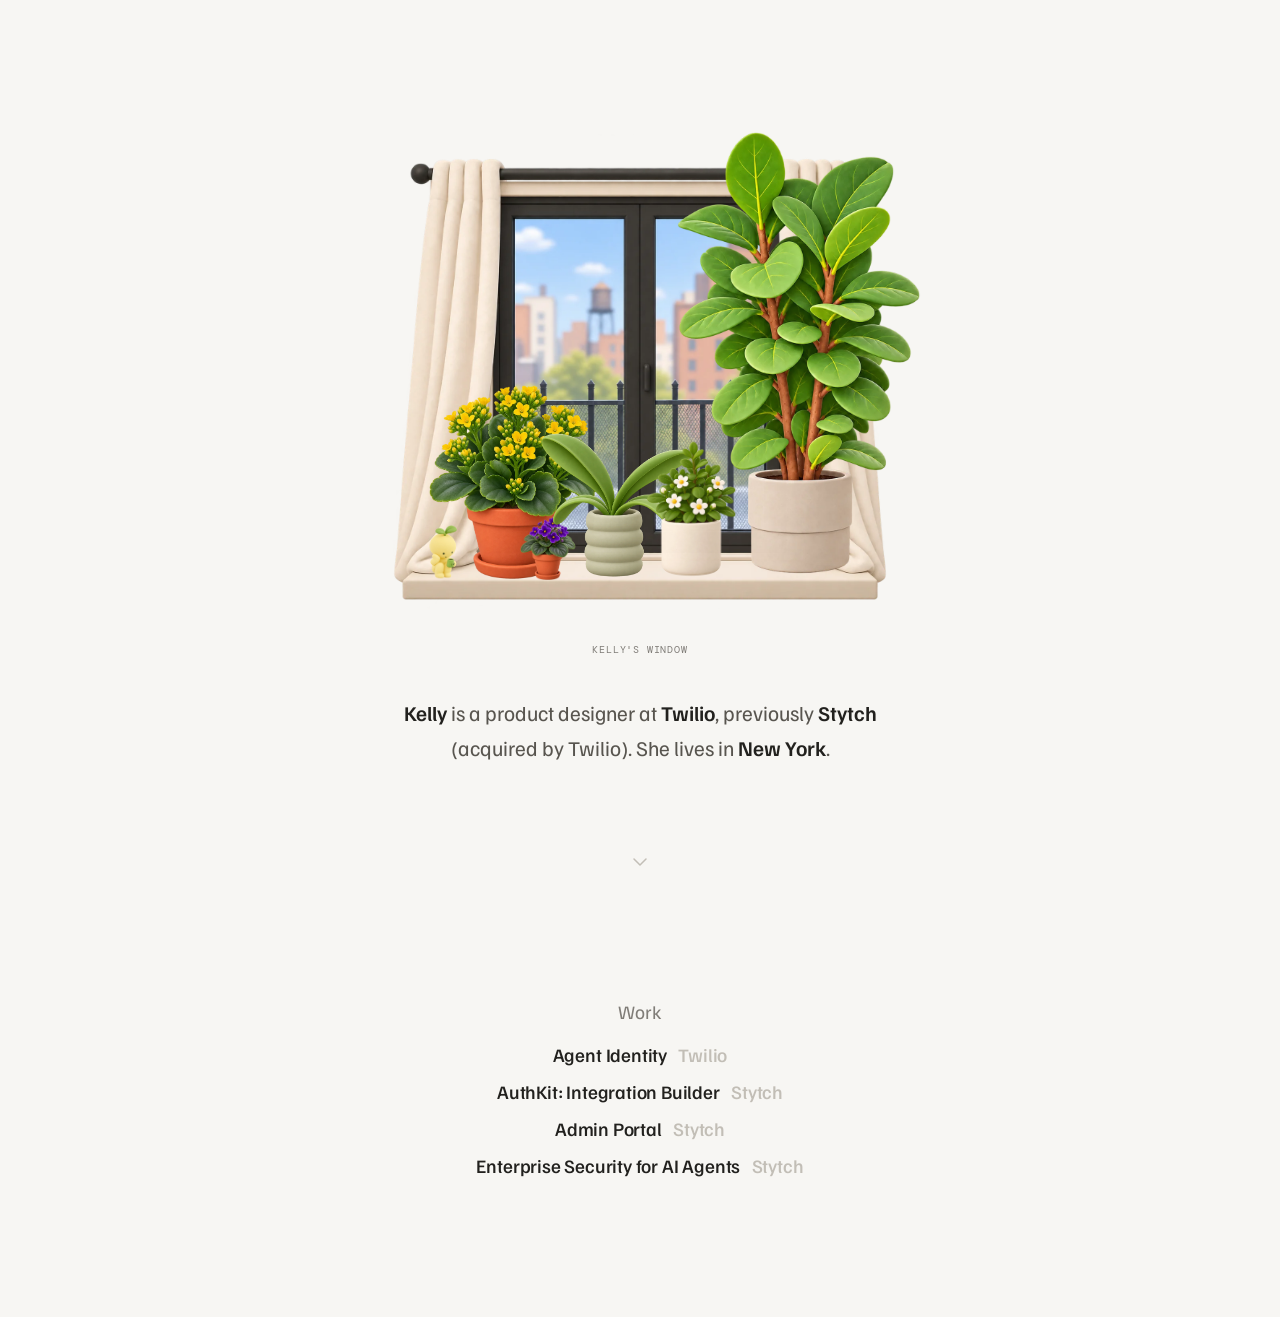
==== commit 582fc5c0: "Fix broken HTML comment that swallowed the entire <head> The explanatory comment added in the previo" ====
--- a/index.html
+++ b/index.html
@@ -15,7 +15,7 @@
      clicking a same-page anchor afterward. Must run before </head> (and
      un-deferred) — the native hash-scroll can happen as soon as the
      target element exists and is laid out, well before any deferred
-     script or the load event. */
+     script or the load event. -->
 <script>
   if (location.hash) {
     document.documentElement.style.scrollBehavior = 'auto';
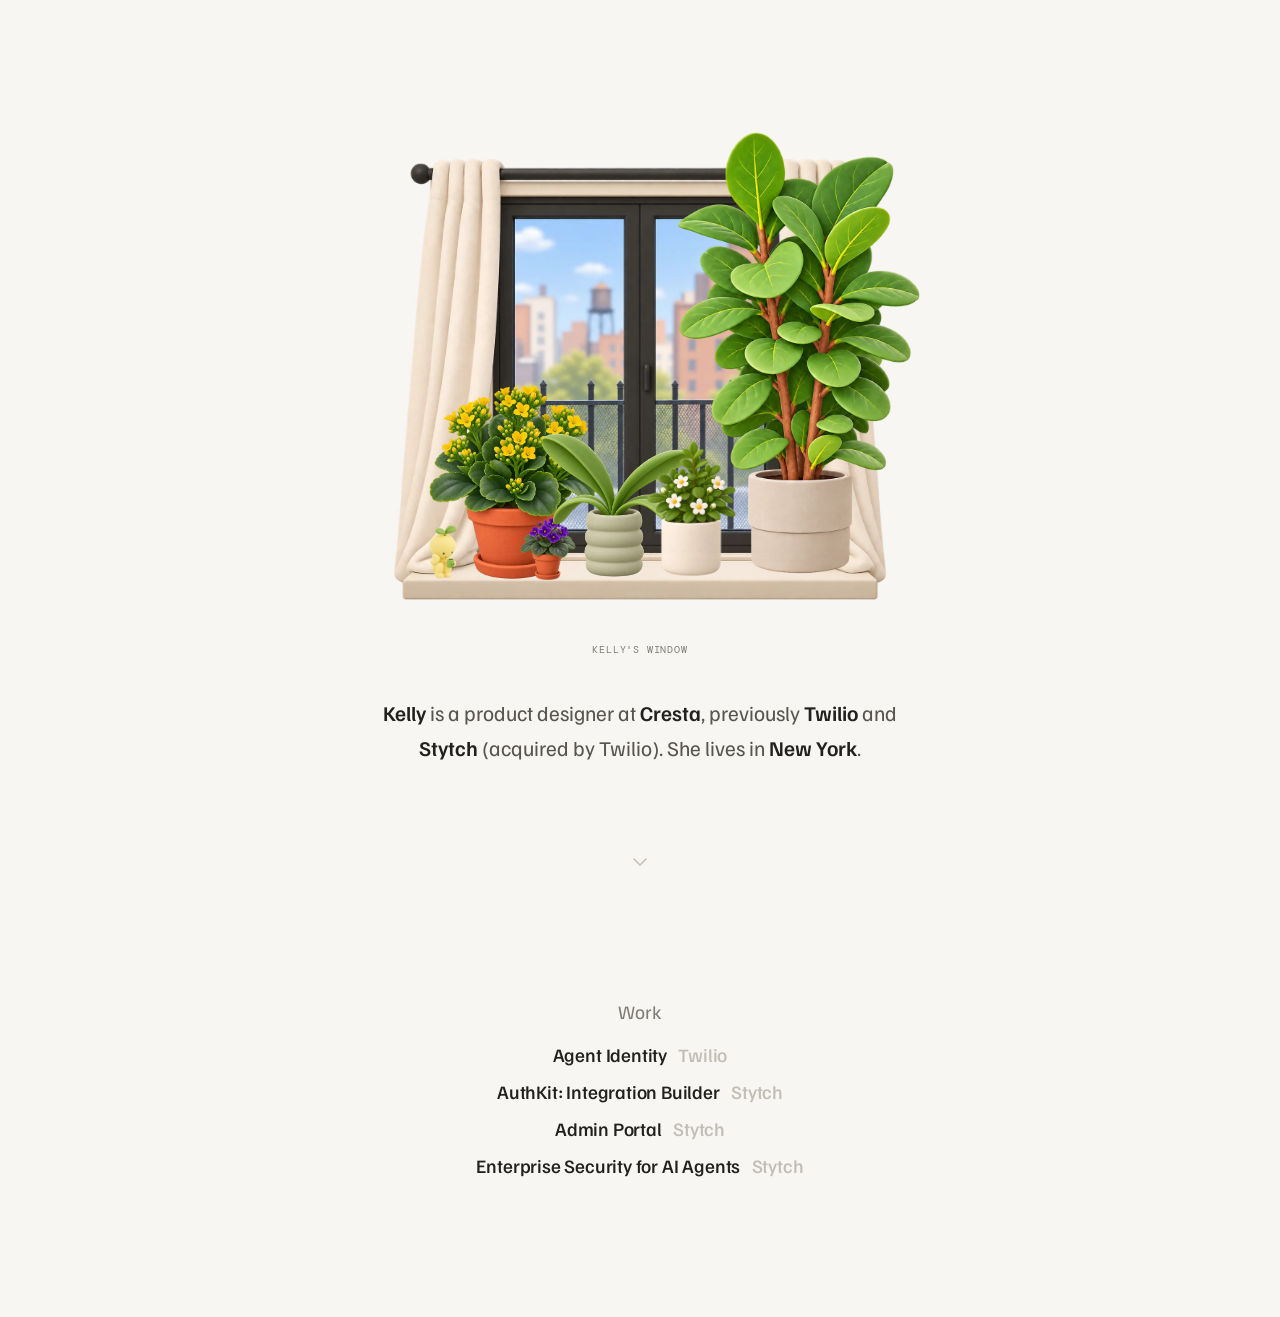
==== commit c8ebe2bb: "Update bio to Cresta, pull small fiddle-leaf fig from the carousel Bio now reads Cresta as current, " ====
--- a/index.html
+++ b/index.html
@@ -26,7 +26,7 @@
 </script>
 <title>Kelly Lim</title>
 <link rel="icon" href="data:image/svg+xml,<svg xmlns='http://www.w3.org/2000/svg' viewBox='0 0 100 100'><text y='.9em' font-size='90'>%F0%9F%AA%B4</text></svg>">
-<meta name="description" content="Kelly Lim is a product designer at Twilio, previously Stytch (acquired by Twilio), focused on identity, trust, and consent design.">
+<meta name="description" content="Kelly Lim is a product designer at Cresta, previously Twilio and Stytch (acquired by Twilio), focused on identity, trust, and consent design.">
 <link rel="preconnect" href="https://fonts.googleapis.com">
 <link rel="preconnect" href="https://fonts.gstatic.com" crossorigin>
 <link href="https://fonts.googleapis.com/css2?family=Familjen+Grotesk:ital,wght@0,400;0,500;0,600;0,700;1,400&family=DM+Mono:wght@400;500&display=swap" rel="stylesheet">
@@ -58,6 +58,17 @@
           alt=""
           aria-hidden="true"
         >
+        <!-- gallery-only plants: no hotspot on the sill, no src here either
+             — plants.js deliberately leaves src unset until the gallery is
+             opened for the first time, so these never cost the homepage a
+             download (see GALLERY_EXTRA's comment in plants.js) -->
+        <img class="plant-lift-layer" id="plantLiftBirdOfParadise" alt="" aria-hidden="true">
+        <!-- smallFiddleFig pulled from the carousel for now — see the
+             matching commented-out entry in plants.js's GALLERY_EXTRA -->
+        <!-- <img class="plant-lift-layer" id="plantLiftSmallFiddleFig" alt="" aria-hidden="true"> -->
+        <img class="plant-lift-layer" id="plantLiftEucalyptus" alt="" aria-hidden="true">
+        <img class="plant-lift-layer" id="plantLiftBasil" alt="" aria-hidden="true">
+        <img class="plant-lift-layer" id="plantLiftCilantro" alt="" aria-hidden="true">
         <button class="plant-hotspot" id="plantHotspotYellowKalanchoe" type="button" aria-label="See the yellow kalanchoe"></button>
         <button class="plant-hotspot" id="plantHotspotViolet" type="button" aria-label="See the African violet"></button>
         <button class="plant-hotspot" id="plantHotspotOrchid" type="button" aria-label="See the orchid"></button>
@@ -87,8 +98,9 @@
     </div>
     <div class="hero-copy" id="heroCopy">
       <p class="hero-blurb">
-        <strong>Kelly</strong> is a product designer at <a href="https://twilio.com" target="_blank" rel="noopener noreferrer"><strong>Twilio</strong></a>,
-        previously <a href="https://stytch.com" target="_blank" rel="noopener noreferrer"><strong>Stytch</strong></a> (acquired by Twilio).
+        <strong>Kelly</strong> is a product designer at <a href="https://cresta.com" target="_blank" rel="noopener noreferrer"><strong>Cresta</strong></a>,
+        previously <a href="https://twilio.com" target="_blank" rel="noopener noreferrer"><strong>Twilio</strong></a> and
+        <a href="https://stytch.com" target="_blank" rel="noopener noreferrer"><strong>Stytch</strong></a> (acquired by Twilio).
         She lives in <strong>New York</strong><span id="weatherClause">.</span>
       </p>
     </div>
@@ -109,11 +121,6 @@
     </div>
   </section>
 
-  <!-- temporary — testing aids, remove once signed off. Hidden from
-       regular viewers; add ?debug=1 to the URL to reveal them. Each
-       cycles through its options on click. See daynight.js / weather.js. -->
-  <button id="dayNightToggle" class="debug-toggle daynight-toggle" type="button" hidden>Time: Day (click to cycle)</button>
-  <button id="weatherToggle" class="debug-toggle weather-toggle" type="button" hidden>Weather: Clear (click to cycle)</button>
 
 </body>
 </html>
--- a/assets/css/site.css
+++ b/assets/css/site.css
@@ -230,6 +230,15 @@
   position: absolute;
   pointer-events: none;
   transform-origin: 50% 100%;
+  /* starts invisible — plants.js adds .loaded once each image has
+     actually finished downloading (see the .plant-lift-layer loop near
+     the top of that file). On a cold/hard-refresh load, these 6 images
+     (5 plants + the smiski decor) can each take noticeably longer than
+     the base windowsill image to arrive; without this they'd each pop
+     into an already-visible window abruptly and independently as their
+     downloads finish. opacity is already part of the transition below,
+     so .loaded just needs to flip the value — the 0.4s fade is free. */
+  opacity: 0;
   /* no visible effect on the sill/detail view — width/height there are
      always computed to already match the cutout's own aspect ratio (see
      positionEntry() in plants.js), so there's never anything to letterbox.
@@ -255,6 +264,8 @@
   --lift-filter: drop-shadow(0 12px 16px rgba(23, 22, 27, 0.16));
 }
 
+.plant-lift-layer.loaded { opacity: 1; }
+
 /* the background fades out (not swapped/hidden outright) while a plant's
    detail view is open, entirely within .hero-image-wrap's own fixed-size
    box — nothing outside this box changes size or position, so the
@@ -269,20 +280,24 @@
   opacity: 0;
 }
 
-/* five time-of-day looks, each just a flat filter applied to background
-   + plants alike, composed through --daynight-filter (see
+/* five time-of-day looks, composed through --daynight-filter (see
    .plant-lift-layer above) rather than a flat filter override, so none
-   of them fight the hover-lift's own drop-shadow. No new time-of-day art;
-   same illustrations, just lit differently. body[data-daypart] is set
-   once on load in daynight.js, based on the current hour in New York
+   of them fight the hover-lift's own drop-shadow. body[data-daypart] is
+   set once on load in daynight.js, based on the current hour in New York
    specifically (this is Kelly's NYC window), not the visitor's own time
    zone. "day" is the true baseline/default look, so it needs no rule
    here at all.
    (Tried a directional "lamp in the corner" treatment for night — a warm
    offset drop-shadow on the plants, and before that a full-box gradient
    overlay — neither read well, so night is back to one plain blanket
-   dim, and the other four phases follow the same flat-filter approach.) */
-body[data-daypart="night"] .hero-illustration,
+   dim, and the other four phases follow the same flat-filter approach.)
+   Night is the one phase with real dedicated art instead (weather.js
+   swaps in assets/illustration/night-<category>.webp) — the plants
+   don't have their own night variants, so they still get the same
+   filter dim as before, but .hero-illustration is deliberately left out
+   here: it's already a genuinely dark night scene, and layering this
+   same brightness/saturate dim on top of it just muddied the lit
+   windows instead of reading as "darker". */
 body[data-daypart="night"] .plant-lift-layer {
   --daynight-filter: brightness(0.55) saturate(0.85) hue-rotate(-6deg);
 }
@@ -1336,36 +1351,3 @@
   color: var(--muted);
 }
 
-/* temporary — testing aids for the time-of-day lighting (daynight.js) and
-   weather illustration (weather.js), remove both buttons + this whole
-   block once those are signed off. Shared look, stacked above each other
-   via the bottom offset on each specific class rather than the shared
-   one. */
-.debug-toggle {
-  position: fixed;
-  right: 16px;
-  z-index: 999;
-  font-family: var(--font-mono);
-  font-size: 10px;
-  letter-spacing: 0.08em;
-  text-transform: uppercase;
-  color: var(--muted);
-  background: var(--bg);
-  border: 1px solid var(--hairline);
-  border-radius: 999px;
-  padding: 8px 14px;
-  cursor: pointer;
-}
-
-.debug-toggle:hover {
-  color: var(--ink);
-  border-color: var(--ink);
-}
-
-.daynight-toggle {
-  bottom: 16px;
-}
-
-.weather-toggle {
-  bottom: 56px;
-}
